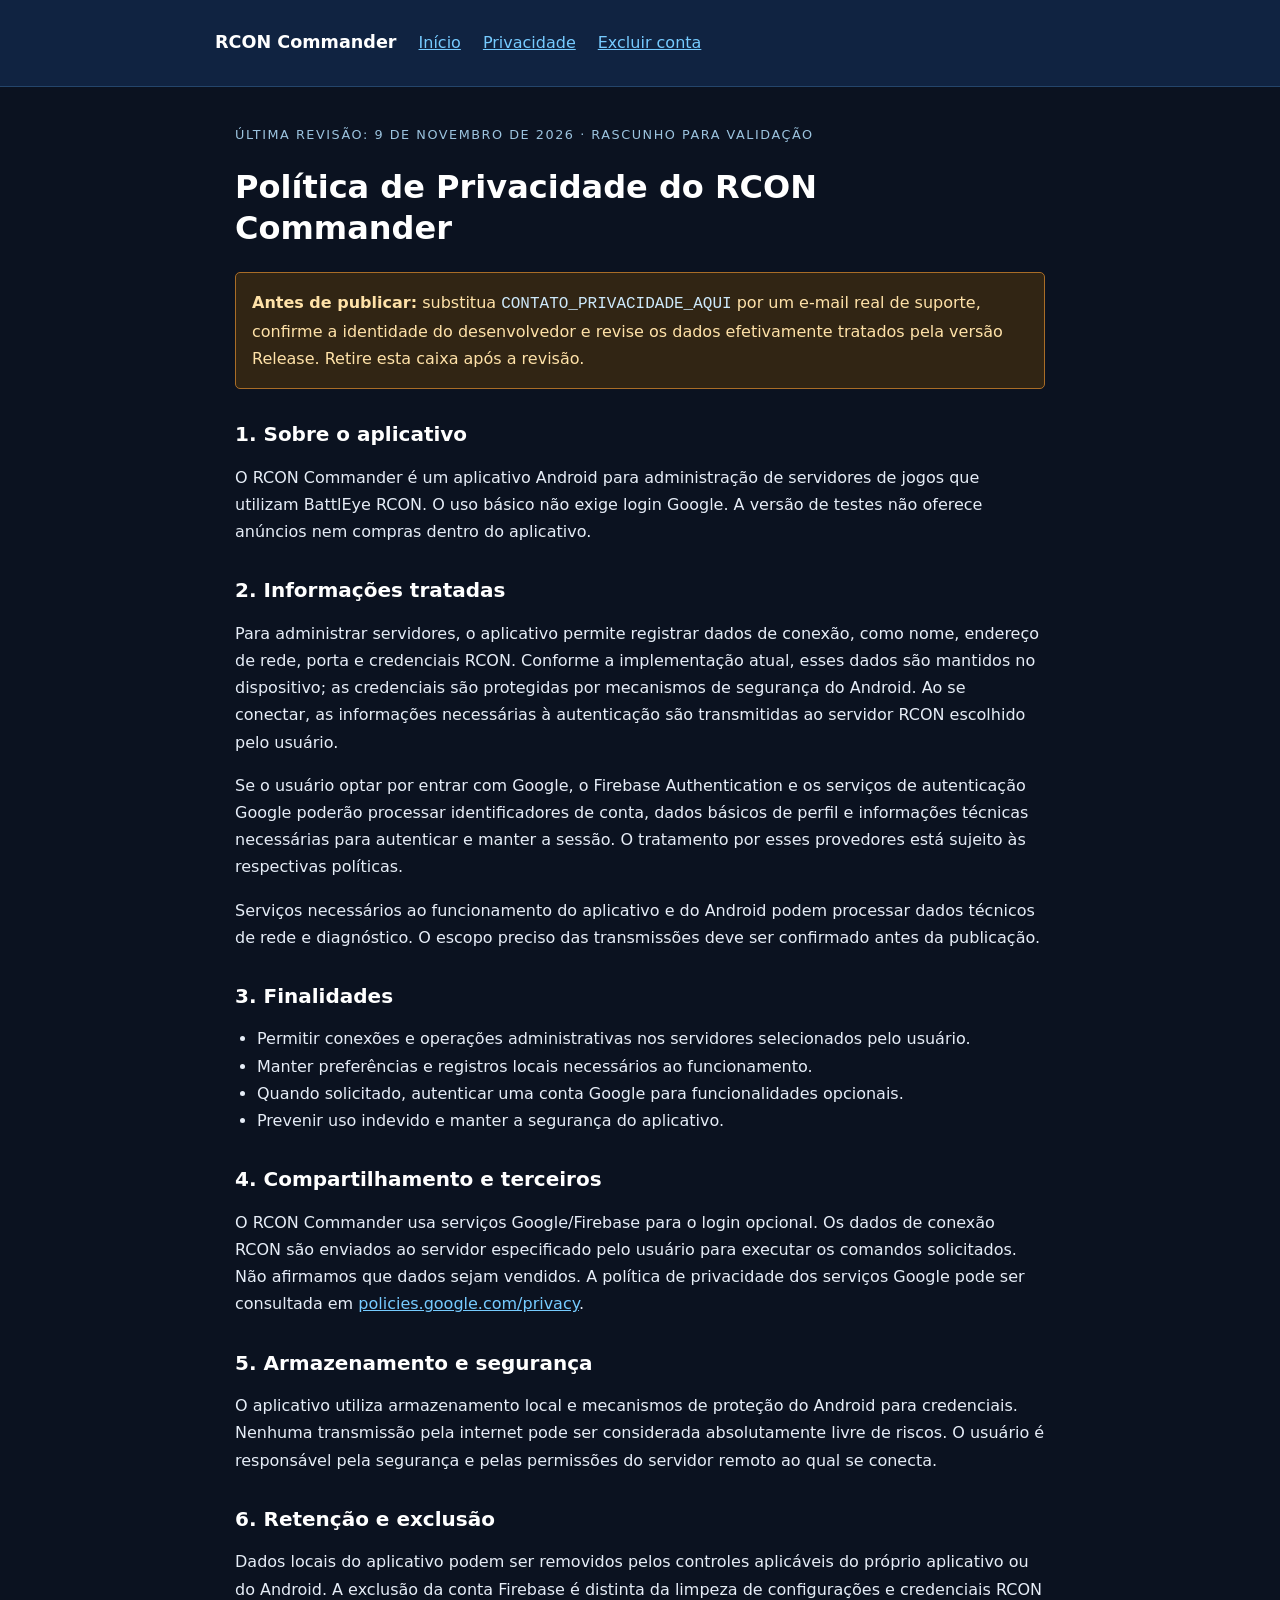
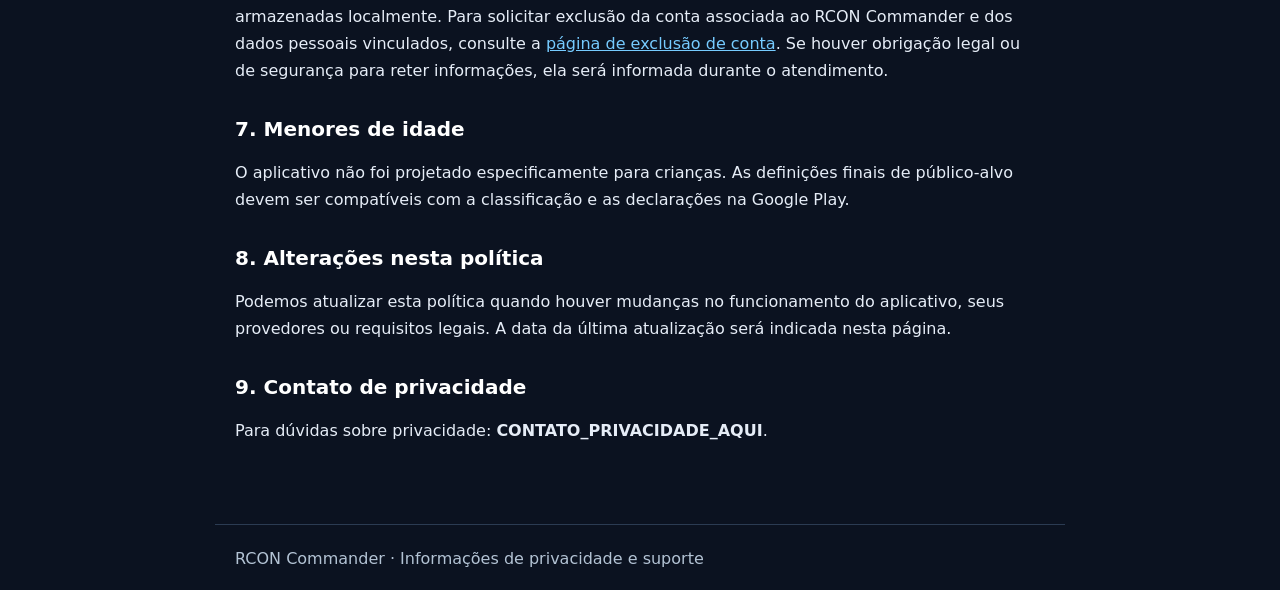
==== privacidade.html @ 9784cff5 "site privacidade" ====
<!doctype html><html lang="pt-BR"><head><meta charset="utf-8"><meta name="viewport" content="width=device-width, initial-scale=1"><meta name="color-scheme" content="dark"><meta name="description" content="Política de Privacidade — RCON Commander"><title>Política de Privacidade | RCON Commander</title><link rel="stylesheet" href="styles.css"></head><body><header><nav><strong>RCON Commander</strong><a href="index.html">Início</a><a href="privacidade.html">Privacidade</a><a href="exclusao-conta.html">Excluir conta</a></nav></header><main><p class="tag">Última revisão: 9 de novembro de 2026 · Rascunho para validação</p><h1>Política de Privacidade do RCON Commander</h1><div class="todo"><strong>Antes de publicar:</strong> substitua <code>CONTATO_PRIVACIDADE_AQUI</code> por um e-mail real de suporte, confirme a identidade do desenvolvedor e revise os dados efetivamente tratados pela versão Release. Retire esta caixa após a revisão.</div><h2>1. Sobre o aplicativo</h2><p>O RCON Commander é um aplicativo Android para administração de servidores de jogos que utilizam BattlEye RCON. O uso básico não exige login Google. A versão de testes não oferece anúncios nem compras dentro do aplicativo.</p><h2>2. Informações tratadas</h2><p>Para administrar servidores, o aplicativo permite registrar dados de conexão, como nome, endereço de rede, porta e credenciais RCON. Conforme a implementação atual, esses dados são mantidos no dispositivo; as credenciais são protegidas por mecanismos de segurança do Android. Ao se conectar, as informações necessárias à autenticação são transmitidas ao servidor RCON escolhido pelo usuário.</p><p>Se o usuário optar por entrar com Google, o Firebase Authentication e os serviços de autenticação Google poderão processar identificadores de conta, dados básicos de perfil e informações técnicas necessárias para autenticar e manter a sessão. O tratamento por esses provedores está sujeito às respectivas políticas.</p><p>Serviços necessários ao funcionamento do aplicativo e do Android podem processar dados técnicos de rede e diagnóstico. O escopo preciso das transmissões deve ser confirmado antes da publicação.</p><h2>3. Finalidades</h2><ul><li>Permitir conexões e operações administrativas nos servidores selecionados pelo usuário.</li><li>Manter preferências e registros locais necessários ao funcionamento.</li><li>Quando solicitado, autenticar uma conta Google para funcionalidades opcionais.</li><li>Prevenir uso indevido e manter a segurança do aplicativo.</li></ul><h2>4. Compartilhamento e terceiros</h2><p>O RCON Commander usa serviços Google/Firebase para o login opcional. Os dados de conexão RCON são enviados ao servidor especificado pelo usuário para executar os comandos solicitados. Não afirmamos que dados sejam vendidos. A política de privacidade dos serviços Google pode ser consultada em <a href="https://policies.google.com/privacy">policies.google.com/privacy</a>.</p><h2>5. Armazenamento e segurança</h2><p>O aplicativo utiliza armazenamento local e mecanismos de proteção do Android para credenciais. Nenhuma transmissão pela internet pode ser considerada absolutamente livre de riscos. O usuário é responsável pela segurança e pelas permissões do servidor remoto ao qual se conecta.</p><h2>6. Retenção e exclusão</h2><p>Dados locais do aplicativo podem ser removidos pelos controles aplicáveis do próprio aplicativo ou do Android. A exclusão da conta Firebase é distinta da limpeza de configurações e credenciais RCON armazenadas localmente. Para solicitar exclusão da conta associada ao RCON Commander e dos dados pessoais vinculados, consulte a <a href="exclusao-conta.html">página de exclusão de conta</a>. Se houver obrigação legal ou de segurança para reter informações, ela será informada durante o atendimento.</p><h2>7. Menores de idade</h2><p>O aplicativo não foi projetado especificamente para crianças. As definições finais de público-alvo devem ser compatíveis com a classificação e as declarações na Google Play.</p><h2>8. Alterações nesta política</h2><p>Podemos atualizar esta política quando houver mudanças no funcionamento do aplicativo, seus provedores ou requisitos legais. A data da última atualização será indicada nesta página.</p><h2>9. Contato de privacidade</h2><p>Para dúvidas sobre privacidade: <strong>CONTATO_PRIVACIDADE_AQUI</strong>.</p></main><footer>RCON Commander · Informações de privacidade e suporte</footer></body></html>
---- styles.css ----
*{box-sizing:border-box}body{margin:0;background:#0b1220;color:#e6edf7;font:16px/1.7 system-ui,-apple-system,Segoe UI,Arial,sans-serif}header{background:#102341;border-bottom:1px solid #24456b;padding:28px 20px}main{max-width:850px;margin:auto;padding:24px 20px 64px}nav{max-width:850px;margin:auto;display:flex;align-items:center;gap:22px;flex-wrap:wrap}a{color:#76cbff}nav strong{color:#fff;font-size:1.1rem}h1,h2{line-height:1.3;color:#fff}h1{font-size:2rem}h2{font-size:1.25rem;margin-top:2rem}.tag{font-size:.8rem;letter-spacing:.12em;color:#9cc4df;text-transform:uppercase}.note{padding:16px;border-left:3px solid #5cb3ee;background:#17283e;border-radius:5px}.todo{padding:16px;border:1px solid #a96d27;background:#312514;border-radius:5px;color:#ffe2a8}footer{max-width:850px;margin:auto;padding:20px;color:#b3c3d4;border-top:1px solid #2b3b52}code{color:#cde9fb}ul{padding-left:22px}
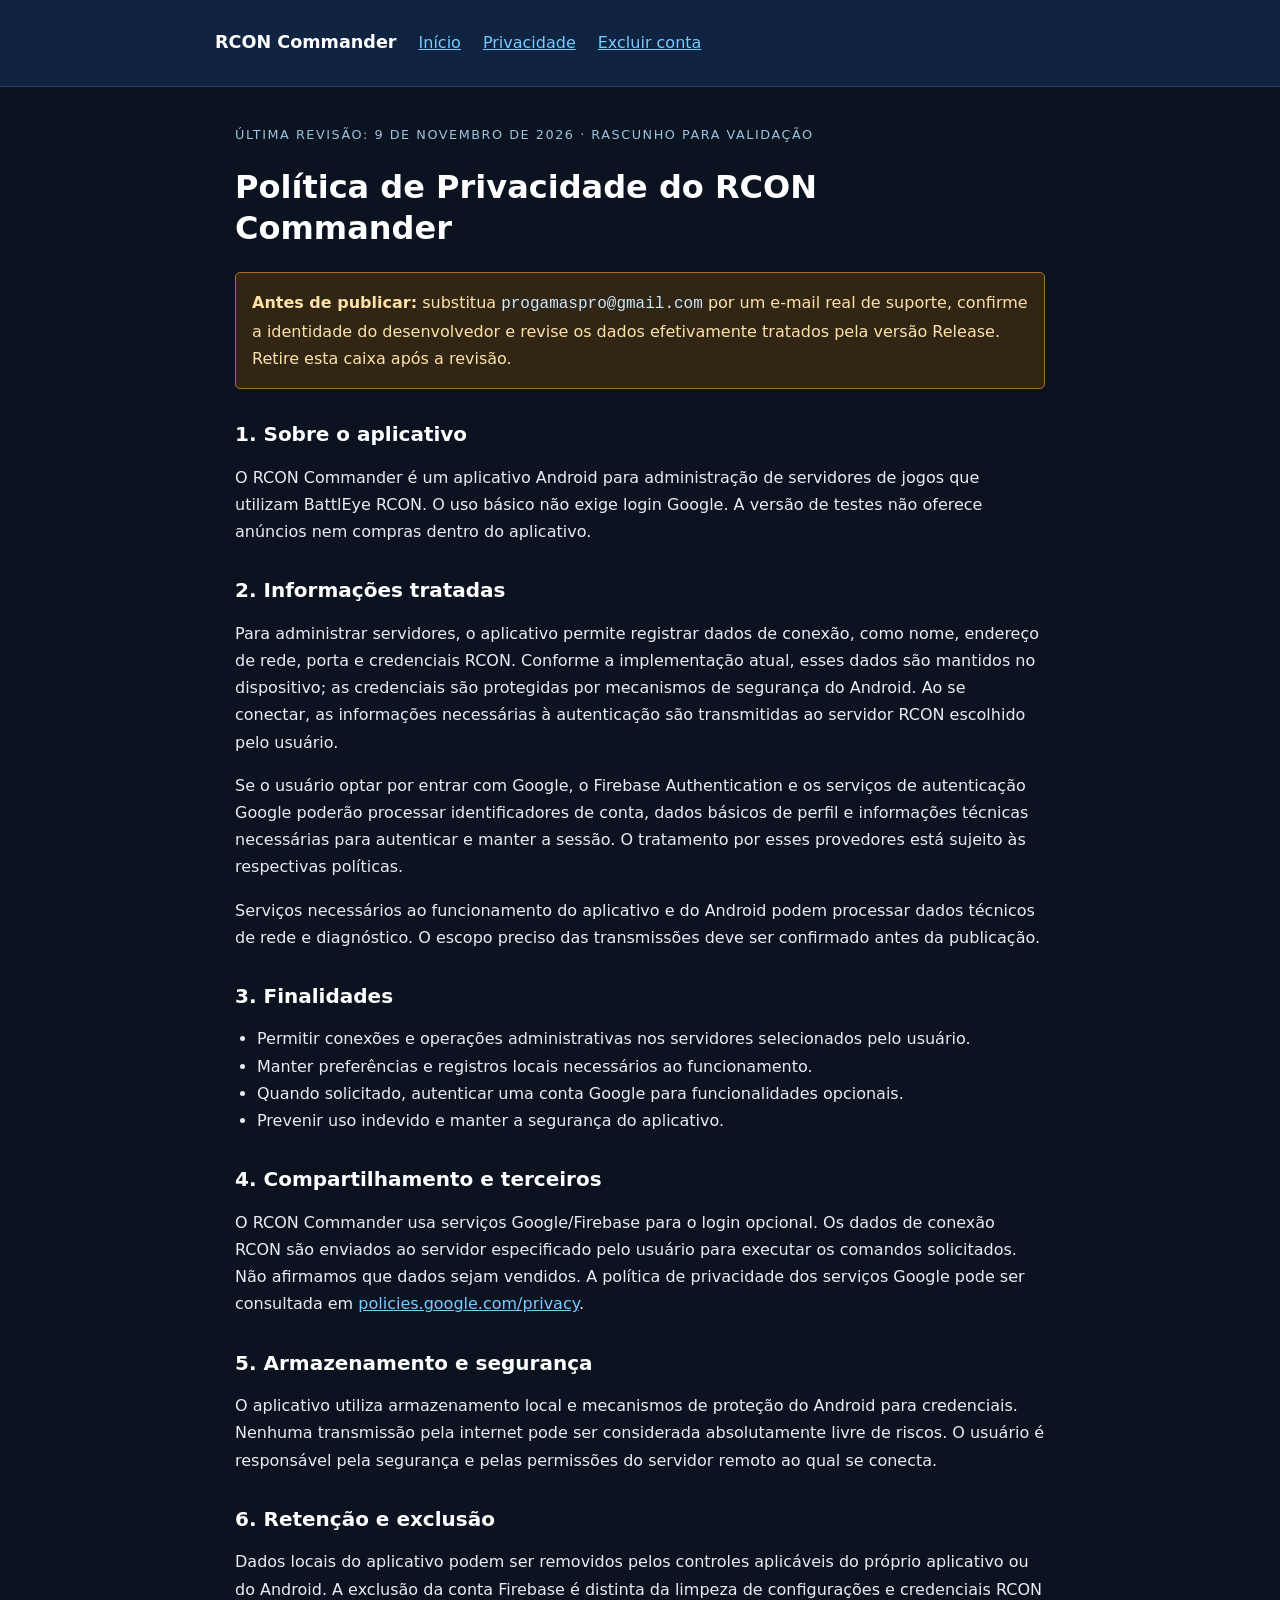
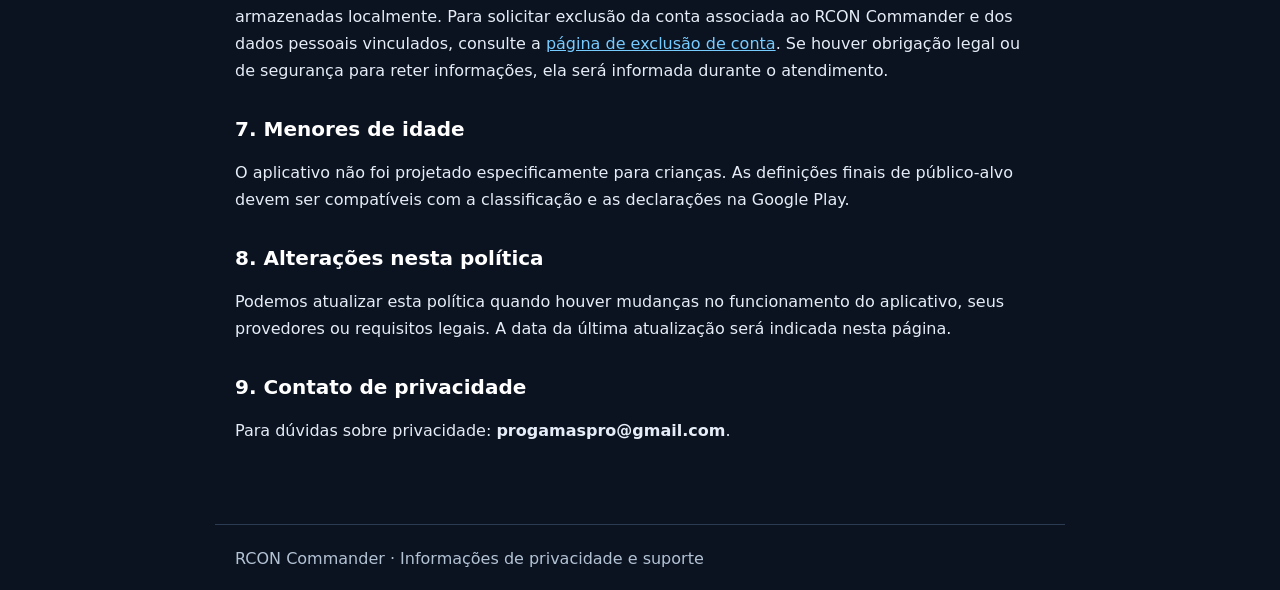
==== commit 9f175a6b: "Replace placeholder email in privacidade.html Updated contact email placeholder in privacy policy." ====
--- a/privacidade.html
+++ b/privacidade.html
@@ -1 +1 @@
-<!doctype html><html lang="pt-BR"><head><meta charset="utf-8"><meta name="viewport" content="width=device-width, initial-scale=1"><meta name="color-scheme" content="dark"><meta name="description" content="Política de Privacidade — RCON Commander"><title>Política de Privacidade | RCON Commander</title><link rel="stylesheet" href="styles.css"></head><body><header><nav><strong>RCON Commander</strong><a href="index.html">Início</a><a href="privacidade.html">Privacidade</a><a href="exclusao-conta.html">Excluir conta</a></nav></header><main><p class="tag">Última revisão: 9 de novembro de 2026 · Rascunho para validação</p><h1>Política de Privacidade do RCON Commander</h1><div class="todo"><strong>Antes de publicar:</strong> substitua <code>CONTATO_PRIVACIDADE_AQUI</code> por um e-mail real de suporte, confirme a identidade do desenvolvedor e revise os dados efetivamente tratados pela versão Release. Retire esta caixa após a revisão.</div><h2>1. Sobre o aplicativo</h2><p>O RCON Commander é um aplicativo Android para administração de servidores de jogos que utilizam BattlEye RCON. O uso básico não exige login Google. A versão de testes não oferece anúncios nem compras dentro do aplicativo.</p><h2>2. Informações tratadas</h2><p>Para administrar servidores, o aplicativo permite registrar dados de conexão, como nome, endereço de rede, porta e credenciais RCON. Conforme a implementação atual, esses dados são mantidos no dispositivo; as credenciais são protegidas por mecanismos de segurança do Android. Ao se conectar, as informações necessárias à autenticação são transmitidas ao servidor RCON escolhido pelo usuário.</p><p>Se o usuário optar por entrar com Google, o Firebase Authentication e os serviços de autenticação Google poderão processar identificadores de conta, dados básicos de perfil e informações técnicas necessárias para autenticar e manter a sessão. O tratamento por esses provedores está sujeito às respectivas políticas.</p><p>Serviços necessários ao funcionamento do aplicativo e do Android podem processar dados técnicos de rede e diagnóstico. O escopo preciso das transmissões deve ser confirmado antes da publicação.</p><h2>3. Finalidades</h2><ul><li>Permitir conexões e operações administrativas nos servidores selecionados pelo usuário.</li><li>Manter preferências e registros locais necessários ao funcionamento.</li><li>Quando solicitado, autenticar uma conta Google para funcionalidades opcionais.</li><li>Prevenir uso indevido e manter a segurança do aplicativo.</li></ul><h2>4. Compartilhamento e terceiros</h2><p>O RCON Commander usa serviços Google/Firebase para o login opcional. Os dados de conexão RCON são enviados ao servidor especificado pelo usuário para executar os comandos solicitados. Não afirmamos que dados sejam vendidos. A política de privacidade dos serviços Google pode ser consultada em <a href="https://policies.google.com/privacy">policies.google.com/privacy</a>.</p><h2>5. Armazenamento e segurança</h2><p>O aplicativo utiliza armazenamento local e mecanismos de proteção do Android para credenciais. Nenhuma transmissão pela internet pode ser considerada absolutamente livre de riscos. O usuário é responsável pela segurança e pelas permissões do servidor remoto ao qual se conecta.</p><h2>6. Retenção e exclusão</h2><p>Dados locais do aplicativo podem ser removidos pelos controles aplicáveis do próprio aplicativo ou do Android. A exclusão da conta Firebase é distinta da limpeza de configurações e credenciais RCON armazenadas localmente. Para solicitar exclusão da conta associada ao RCON Commander e dos dados pessoais vinculados, consulte a <a href="exclusao-conta.html">página de exclusão de conta</a>. Se houver obrigação legal ou de segurança para reter informações, ela será informada durante o atendimento.</p><h2>7. Menores de idade</h2><p>O aplicativo não foi projetado especificamente para crianças. As definições finais de público-alvo devem ser compatíveis com a classificação e as declarações na Google Play.</p><h2>8. Alterações nesta política</h2><p>Podemos atualizar esta política quando houver mudanças no funcionamento do aplicativo, seus provedores ou requisitos legais. A data da última atualização será indicada nesta página.</p><h2>9. Contato de privacidade</h2><p>Para dúvidas sobre privacidade: <strong>CONTATO_PRIVACIDADE_AQUI</strong>.</p></main><footer>RCON Commander · Informações de privacidade e suporte</footer></body></html>+<!doctype html><html lang="pt-BR"><head><meta charset="utf-8"><meta name="viewport" content="width=device-width, initial-scale=1"><meta name="color-scheme" content="dark"><meta name="description" content="Política de Privacidade — RCON Commander"><title>Política de Privacidade | RCON Commander</title><link rel="stylesheet" href="styles.css"></head><body><header><nav><strong>RCON Commander</strong><a href="index.html">Início</a><a href="privacidade.html">Privacidade</a><a href="exclusao-conta.html">Excluir conta</a></nav></header><main><p class="tag">Última revisão: 9 de novembro de 2026 · Rascunho para validação</p><h1>Política de Privacidade do RCON Commander</h1><div class="todo"><strong>Antes de publicar:</strong> substitua <code>progamaspro@gmail.com</code> por um e-mail real de suporte, confirme a identidade do desenvolvedor e revise os dados efetivamente tratados pela versão Release. Retire esta caixa após a revisão.</div><h2>1. Sobre o aplicativo</h2><p>O RCON Commander é um aplicativo Android para administração de servidores de jogos que utilizam BattlEye RCON. O uso básico não exige login Google. A versão de testes não oferece anúncios nem compras dentro do aplicativo.</p><h2>2. Informações tratadas</h2><p>Para administrar servidores, o aplicativo permite registrar dados de conexão, como nome, endereço de rede, porta e credenciais RCON. Conforme a implementação atual, esses dados são mantidos no dispositivo; as credenciais são protegidas por mecanismos de segurança do Android. Ao se conectar, as informações necessárias à autenticação são transmitidas ao servidor RCON escolhido pelo usuário.</p><p>Se o usuário optar por entrar com Google, o Firebase Authentication e os serviços de autenticação Google poderão processar identificadores de conta, dados básicos de perfil e informações técnicas necessárias para autenticar e manter a sessão. O tratamento por esses provedores está sujeito às respectivas políticas.</p><p>Serviços necessários ao funcionamento do aplicativo e do Android podem processar dados técnicos de rede e diagnóstico. O escopo preciso das transmissões deve ser confirmado antes da publicação.</p><h2>3. Finalidades</h2><ul><li>Permitir conexões e operações administrativas nos servidores selecionados pelo usuário.</li><li>Manter preferências e registros locais necessários ao funcionamento.</li><li>Quando solicitado, autenticar uma conta Google para funcionalidades opcionais.</li><li>Prevenir uso indevido e manter a segurança do aplicativo.</li></ul><h2>4. Compartilhamento e terceiros</h2><p>O RCON Commander usa serviços Google/Firebase para o login opcional. Os dados de conexão RCON são enviados ao servidor especificado pelo usuário para executar os comandos solicitados. Não afirmamos que dados sejam vendidos. A política de privacidade dos serviços Google pode ser consultada em <a href="https://policies.google.com/privacy">policies.google.com/privacy</a>.</p><h2>5. Armazenamento e segurança</h2><p>O aplicativo utiliza armazenamento local e mecanismos de proteção do Android para credenciais. Nenhuma transmissão pela internet pode ser considerada absolutamente livre de riscos. O usuário é responsável pela segurança e pelas permissões do servidor remoto ao qual se conecta.</p><h2>6. Retenção e exclusão</h2><p>Dados locais do aplicativo podem ser removidos pelos controles aplicáveis do próprio aplicativo ou do Android. A exclusão da conta Firebase é distinta da limpeza de configurações e credenciais RCON armazenadas localmente. Para solicitar exclusão da conta associada ao RCON Commander e dos dados pessoais vinculados, consulte a <a href="exclusao-conta.html">página de exclusão de conta</a>. Se houver obrigação legal ou de segurança para reter informações, ela será informada durante o atendimento.</p><h2>7. Menores de idade</h2><p>O aplicativo não foi projetado especificamente para crianças. As definições finais de público-alvo devem ser compatíveis com a classificação e as declarações na Google Play.</p><h2>8. Alterações nesta política</h2><p>Podemos atualizar esta política quando houver mudanças no funcionamento do aplicativo, seus provedores ou requisitos legais. A data da última atualização será indicada nesta página.</p><h2>9. Contato de privacidade</h2><p>Para dúvidas sobre privacidade: <strong>progamaspro@gmail.com</strong>.</p></main><footer>RCON Commander · Informações de privacidade e suporte</footer></body></html>
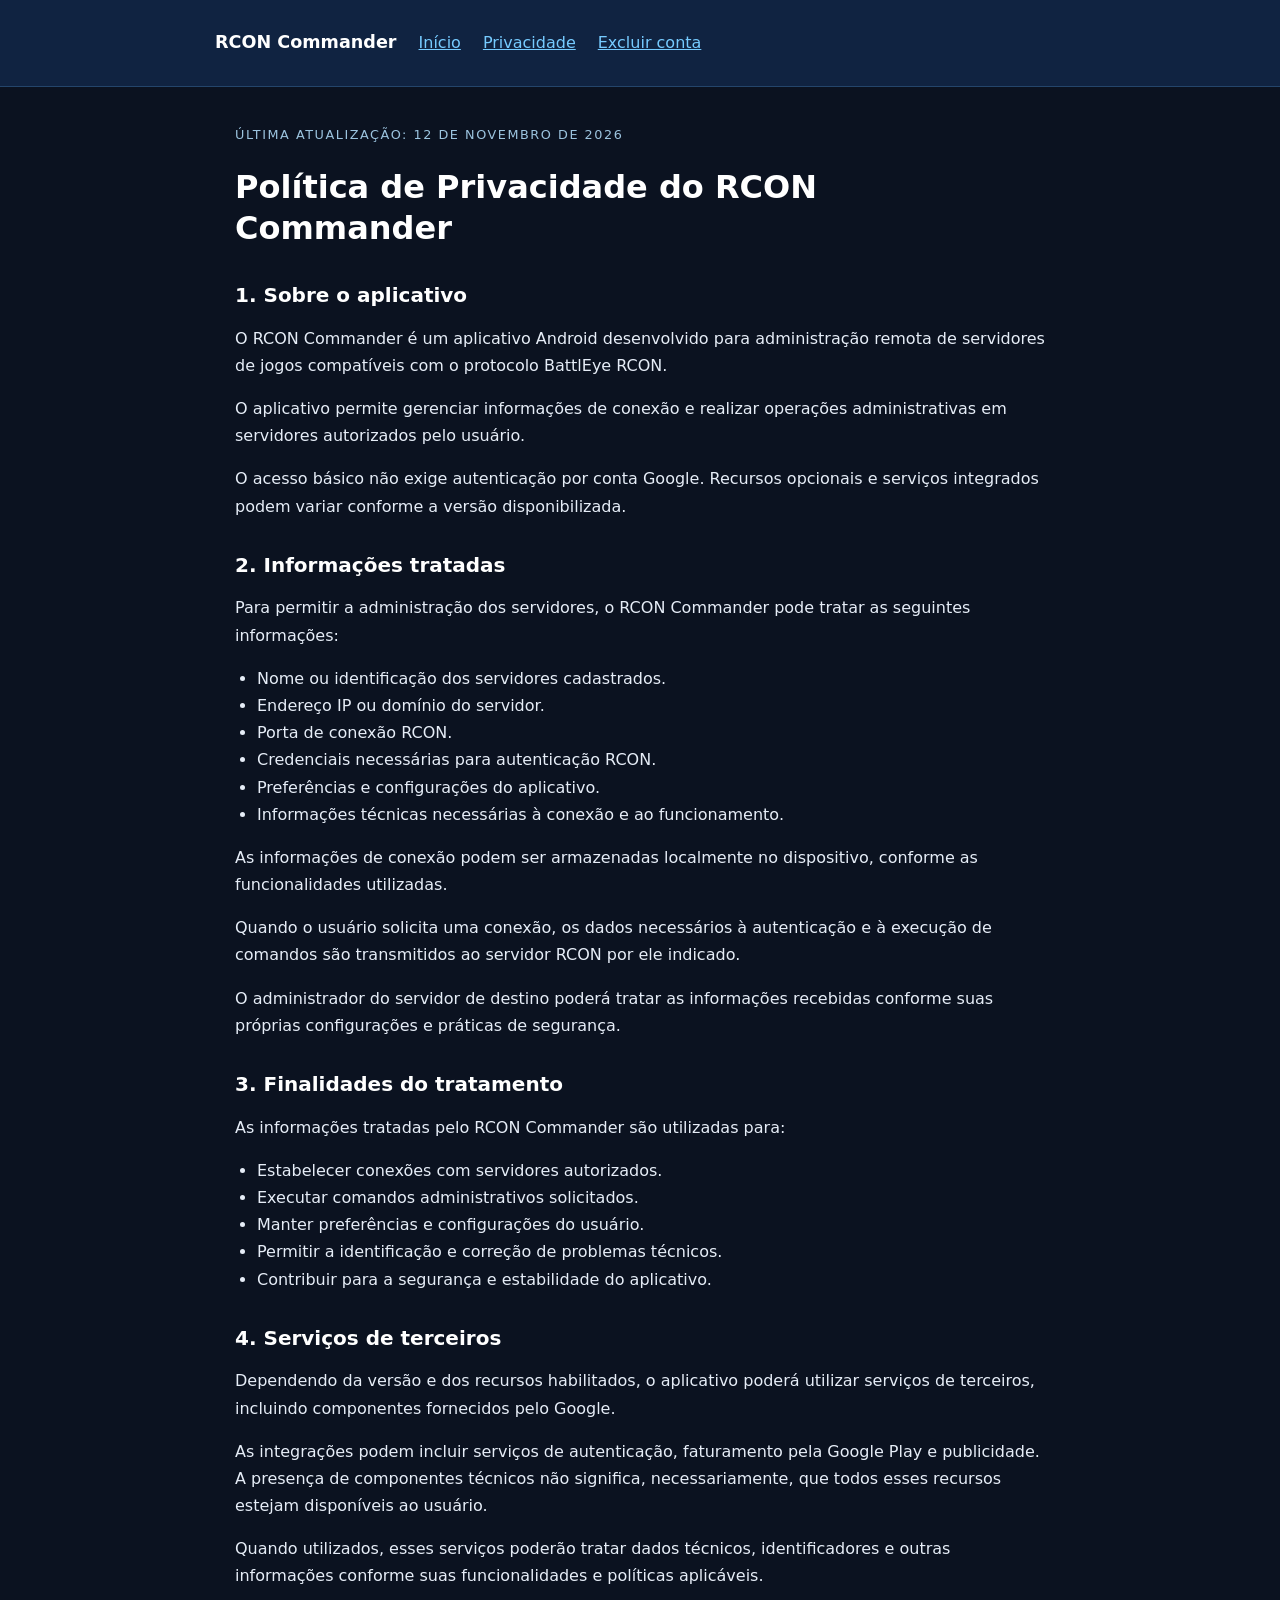
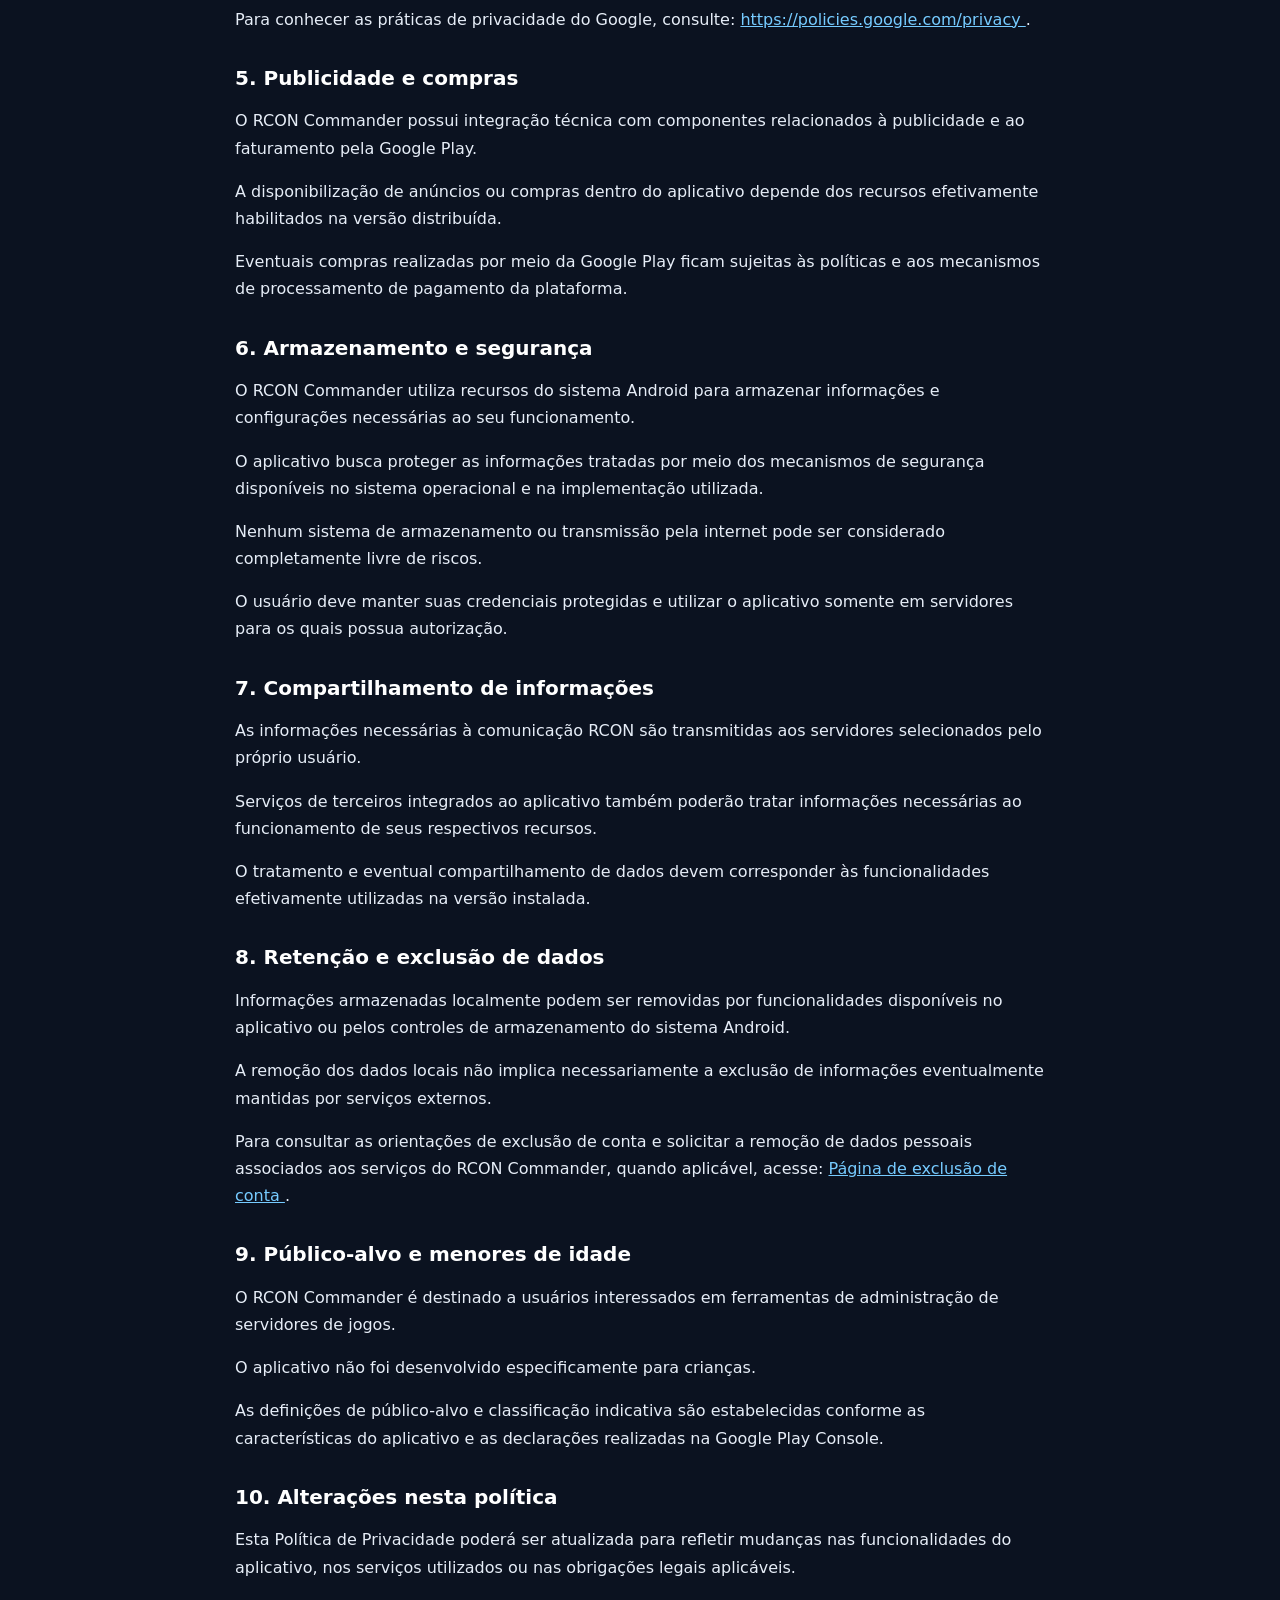
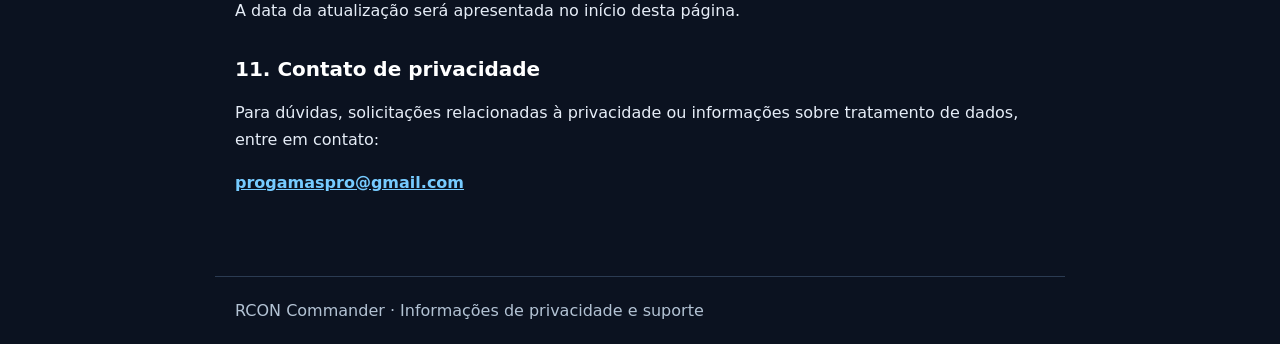
==== commit 26e96f0f: "Revise privacy policy in privacidade.html Updated the privacy policy document for RCON Commander, in" ====
--- a/privacidade.html
+++ b/privacidade.html
@@ -1 +1,279 @@
-<!doctype html><html lang="pt-BR"><head><meta charset="utf-8"><meta name="viewport" content="width=device-width, initial-scale=1"><meta name="color-scheme" content="dark"><meta name="description" content="Política de Privacidade — RCON Commander"><title>Política de Privacidade | RCON Commander</title><link rel="stylesheet" href="styles.css"></head><body><header><nav><strong>RCON Commander</strong><a href="index.html">Início</a><a href="privacidade.html">Privacidade</a><a href="exclusao-conta.html">Excluir conta</a></nav></header><main><p class="tag">Última revisão: 9 de novembro de 2026 · Rascunho para validação</p><h1>Política de Privacidade do RCON Commander</h1><div class="todo"><strong>Antes de publicar:</strong> substitua <code>progamaspro@gmail.com</code> por um e-mail real de suporte, confirme a identidade do desenvolvedor e revise os dados efetivamente tratados pela versão Release. Retire esta caixa após a revisão.</div><h2>1. Sobre o aplicativo</h2><p>O RCON Commander é um aplicativo Android para administração de servidores de jogos que utilizam BattlEye RCON. O uso básico não exige login Google. A versão de testes não oferece anúncios nem compras dentro do aplicativo.</p><h2>2. Informações tratadas</h2><p>Para administrar servidores, o aplicativo permite registrar dados de conexão, como nome, endereço de rede, porta e credenciais RCON. Conforme a implementação atual, esses dados são mantidos no dispositivo; as credenciais são protegidas por mecanismos de segurança do Android. Ao se conectar, as informações necessárias à autenticação são transmitidas ao servidor RCON escolhido pelo usuário.</p><p>Se o usuário optar por entrar com Google, o Firebase Authentication e os serviços de autenticação Google poderão processar identificadores de conta, dados básicos de perfil e informações técnicas necessárias para autenticar e manter a sessão. O tratamento por esses provedores está sujeito às respectivas políticas.</p><p>Serviços necessários ao funcionamento do aplicativo e do Android podem processar dados técnicos de rede e diagnóstico. O escopo preciso das transmissões deve ser confirmado antes da publicação.</p><h2>3. Finalidades</h2><ul><li>Permitir conexões e operações administrativas nos servidores selecionados pelo usuário.</li><li>Manter preferências e registros locais necessários ao funcionamento.</li><li>Quando solicitado, autenticar uma conta Google para funcionalidades opcionais.</li><li>Prevenir uso indevido e manter a segurança do aplicativo.</li></ul><h2>4. Compartilhamento e terceiros</h2><p>O RCON Commander usa serviços Google/Firebase para o login opcional. Os dados de conexão RCON são enviados ao servidor especificado pelo usuário para executar os comandos solicitados. Não afirmamos que dados sejam vendidos. A política de privacidade dos serviços Google pode ser consultada em <a href="https://policies.google.com/privacy">policies.google.com/privacy</a>.</p><h2>5. Armazenamento e segurança</h2><p>O aplicativo utiliza armazenamento local e mecanismos de proteção do Android para credenciais. Nenhuma transmissão pela internet pode ser considerada absolutamente livre de riscos. O usuário é responsável pela segurança e pelas permissões do servidor remoto ao qual se conecta.</p><h2>6. Retenção e exclusão</h2><p>Dados locais do aplicativo podem ser removidos pelos controles aplicáveis do próprio aplicativo ou do Android. A exclusão da conta Firebase é distinta da limpeza de configurações e credenciais RCON armazenadas localmente. Para solicitar exclusão da conta associada ao RCON Commander e dos dados pessoais vinculados, consulte a <a href="exclusao-conta.html">página de exclusão de conta</a>. Se houver obrigação legal ou de segurança para reter informações, ela será informada durante o atendimento.</p><h2>7. Menores de idade</h2><p>O aplicativo não foi projetado especificamente para crianças. As definições finais de público-alvo devem ser compatíveis com a classificação e as declarações na Google Play.</p><h2>8. Alterações nesta política</h2><p>Podemos atualizar esta política quando houver mudanças no funcionamento do aplicativo, seus provedores ou requisitos legais. A data da última atualização será indicada nesta página.</p><h2>9. Contato de privacidade</h2><p>Para dúvidas sobre privacidade: <strong>progamaspro@gmail.com</strong>.</p></main><footer>RCON Commander · Informações de privacidade e suporte</footer></body></html>
+
+<!DOCTYPE html>
+<html lang="pt-BR">
+<head>
+  <meta charset="UTF-8">
+  <meta name="viewport" content="width=device-width, initial-scale=1">
+  <meta name="color-scheme" content="dark">
+  <meta name="description" content="Política de Privacidade do aplicativo RCON Commander para Android.">
+  <title>Política de Privacidade | RCON Commander</title>
+  <link rel="stylesheet" href="styles.css">
+</head>
+
+<body>
+
+<header>
+  <nav>
+    <strong>RCON Commander</strong>
+    <a href="index.html">Início</a>
+    <a href="privacidade.html">Privacidade</a>
+    <a href="exclusao-conta.html">Excluir conta</a>
+  </nav>
+</header>
+
+<main>
+
+  <p class="tag">
+    Última atualização: 12 de novembro de 2026
+  </p>
+
+  <h1>Política de Privacidade do RCON Commander</h1>
+
+  <h2>1. Sobre o aplicativo</h2>
+
+  <p>
+    O RCON Commander é um aplicativo Android desenvolvido
+    para administração remota de servidores de jogos
+    compatíveis com o protocolo BattlEye RCON.
+  </p>
+
+  <p>
+    O aplicativo permite gerenciar informações de conexão
+    e realizar operações administrativas em servidores
+    autorizados pelo usuário.
+  </p>
+
+  <p>
+    O acesso básico não exige autenticação por conta Google.
+    Recursos opcionais e serviços integrados podem variar
+    conforme a versão disponibilizada.
+  </p>
+
+  <h2>2. Informações tratadas</h2>
+
+  <p>
+    Para permitir a administração dos servidores,
+    o RCON Commander pode tratar as seguintes informações:
+  </p>
+
+  <ul>
+    <li>Nome ou identificação dos servidores cadastrados.</li>
+    <li>Endereço IP ou domínio do servidor.</li>
+    <li>Porta de conexão RCON.</li>
+    <li>Credenciais necessárias para autenticação RCON.</li>
+    <li>Preferências e configurações do aplicativo.</li>
+    <li>Informações técnicas necessárias à conexão e ao funcionamento.</li>
+  </ul>
+
+  <p>
+    As informações de conexão podem ser armazenadas
+    localmente no dispositivo, conforme as funcionalidades
+    utilizadas.
+  </p>
+
+  <p>
+    Quando o usuário solicita uma conexão, os dados
+    necessários à autenticação e à execução de comandos
+    são transmitidos ao servidor RCON por ele indicado.
+  </p>
+
+  <p>
+    O administrador do servidor de destino poderá tratar
+    as informações recebidas conforme suas próprias
+    configurações e práticas de segurança.
+  </p>
+
+  <h2>3. Finalidades do tratamento</h2>
+
+  <p>
+    As informações tratadas pelo RCON Commander
+    são utilizadas para:
+  </p>
+
+  <ul>
+    <li>Estabelecer conexões com servidores autorizados.</li>
+    <li>Executar comandos administrativos solicitados.</li>
+    <li>Manter preferências e configurações do usuário.</li>
+    <li>Permitir a identificação e correção de problemas técnicos.</li>
+    <li>Contribuir para a segurança e estabilidade do aplicativo.</li>
+  </ul>
+
+  <h2>4. Serviços de terceiros</h2>
+
+  <p>
+    Dependendo da versão e dos recursos habilitados,
+    o aplicativo poderá utilizar serviços de terceiros,
+    incluindo componentes fornecidos pelo Google.
+  </p>
+
+  <p>
+    As integrações podem incluir serviços de autenticação,
+    faturamento pela Google Play e publicidade.
+    A presença de componentes técnicos não significa,
+    necessariamente, que todos esses recursos estejam
+    disponíveis ao usuário.
+  </p>
+
+  <p>
+    Quando utilizados, esses serviços poderão tratar
+    dados técnicos, identificadores e outras informações
+    conforme suas funcionalidades e políticas aplicáveis.
+  </p>
+
+  <p>
+    Para conhecer as práticas de privacidade do Google,
+    consulte:
+    <a href="https://policies.google.com/privacy">
+      https://policies.google.com/privacy
+    </a>.
+  </p>
+
+  <h2>5. Publicidade e compras</h2>
+
+  <p>
+    O RCON Commander possui integração técnica com
+    componentes relacionados à publicidade e ao
+    faturamento pela Google Play.
+  </p>
+
+  <p>
+    A disponibilização de anúncios ou compras dentro
+    do aplicativo depende dos recursos efetivamente
+    habilitados na versão distribuída.
+  </p>
+
+  <p>
+    Eventuais compras realizadas por meio da Google Play
+    ficam sujeitas às políticas e aos mecanismos de
+    processamento de pagamento da plataforma.
+  </p>
+
+  <h2>6. Armazenamento e segurança</h2>
+
+  <p>
+    O RCON Commander utiliza recursos do sistema Android
+    para armazenar informações e configurações necessárias
+    ao seu funcionamento.
+  </p>
+
+  <p>
+    O aplicativo busca proteger as informações tratadas
+    por meio dos mecanismos de segurança disponíveis
+    no sistema operacional e na implementação utilizada.
+  </p>
+
+  <p>
+    Nenhum sistema de armazenamento ou transmissão
+    pela internet pode ser considerado completamente
+    livre de riscos.
+  </p>
+
+  <p>
+    O usuário deve manter suas credenciais protegidas
+    e utilizar o aplicativo somente em servidores
+    para os quais possua autorização.
+  </p>
+
+  <h2>7. Compartilhamento de informações</h2>
+
+  <p>
+    As informações necessárias à comunicação RCON
+    são transmitidas aos servidores selecionados
+    pelo próprio usuário.
+  </p>
+
+  <p>
+    Serviços de terceiros integrados ao aplicativo
+    também poderão tratar informações necessárias
+    ao funcionamento de seus respectivos recursos.
+  </p>
+
+  <p>
+    O tratamento e eventual compartilhamento de dados
+    devem corresponder às funcionalidades efetivamente
+    utilizadas na versão instalada.
+  </p>
+
+  <h2>8. Retenção e exclusão de dados</h2>
+
+  <p>
+    Informações armazenadas localmente podem ser
+    removidas por funcionalidades disponíveis no
+    aplicativo ou pelos controles de armazenamento
+    do sistema Android.
+  </p>
+
+  <p>
+    A remoção dos dados locais não implica necessariamente
+    a exclusão de informações eventualmente mantidas
+    por serviços externos.
+  </p>
+
+  <p>
+    Para consultar as orientações de exclusão de conta
+    e solicitar a remoção de dados pessoais associados
+    aos serviços do RCON Commander, quando aplicável,
+    acesse:
+    <a href="exclusao-conta.html">
+      Página de exclusão de conta
+    </a>.
+  </p>
+
+  <h2>9. Público-alvo e menores de idade</h2>
+
+  <p>
+    O RCON Commander é destinado a usuários interessados
+    em ferramentas de administração de servidores
+    de jogos.
+  </p>
+
+  <p>
+    O aplicativo não foi desenvolvido especificamente
+    para crianças.
+  </p>
+
+  <p>
+    As definições de público-alvo e classificação
+    indicativa são estabelecidas conforme as
+    características do aplicativo e as declarações
+    realizadas na Google Play Console.
+  </p>
+
+  <h2>10. Alterações nesta política</h2>
+
+  <p>
+    Esta Política de Privacidade poderá ser atualizada
+    para refletir mudanças nas funcionalidades do
+    aplicativo, nos serviços utilizados ou nas
+    obrigações legais aplicáveis.
+  </p>
+
+  <p>
+    A data da atualização será apresentada
+    no início desta página.
+  </p>
+
+  <h2>11. Contato de privacidade</h2>
+
+  <p>
+    Para dúvidas, solicitações relacionadas à
+    privacidade ou informações sobre tratamento
+    de dados, entre em contato:
+  </p>
+
+  <p>
+    <strong>
+      <a href="mailto:progamaspro@gmail.com">
+        progamaspro@gmail.com
+      </a>
+    </strong>
+  </p>
+
+</main>
+
+<footer>
+  RCON Commander · Informações de privacidade e suporte
+</footer>
+
+</body>
+</html>
